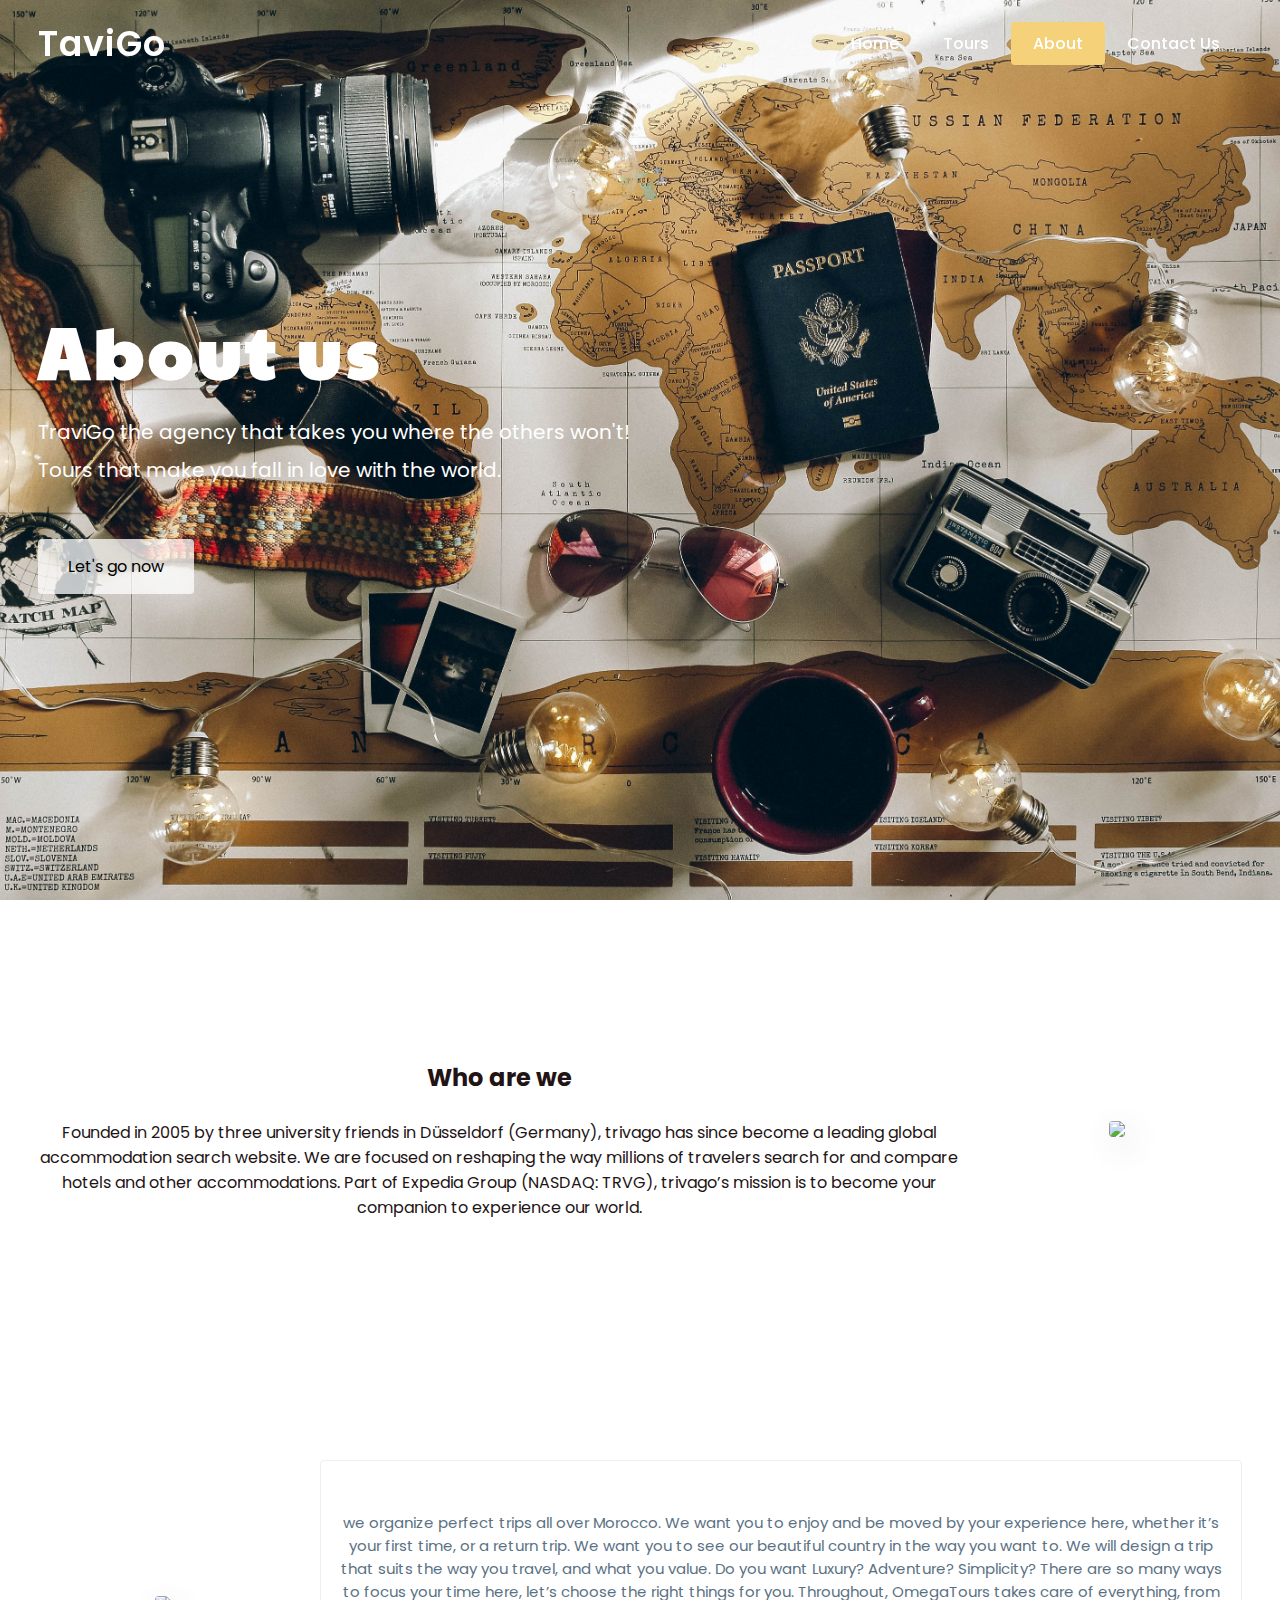
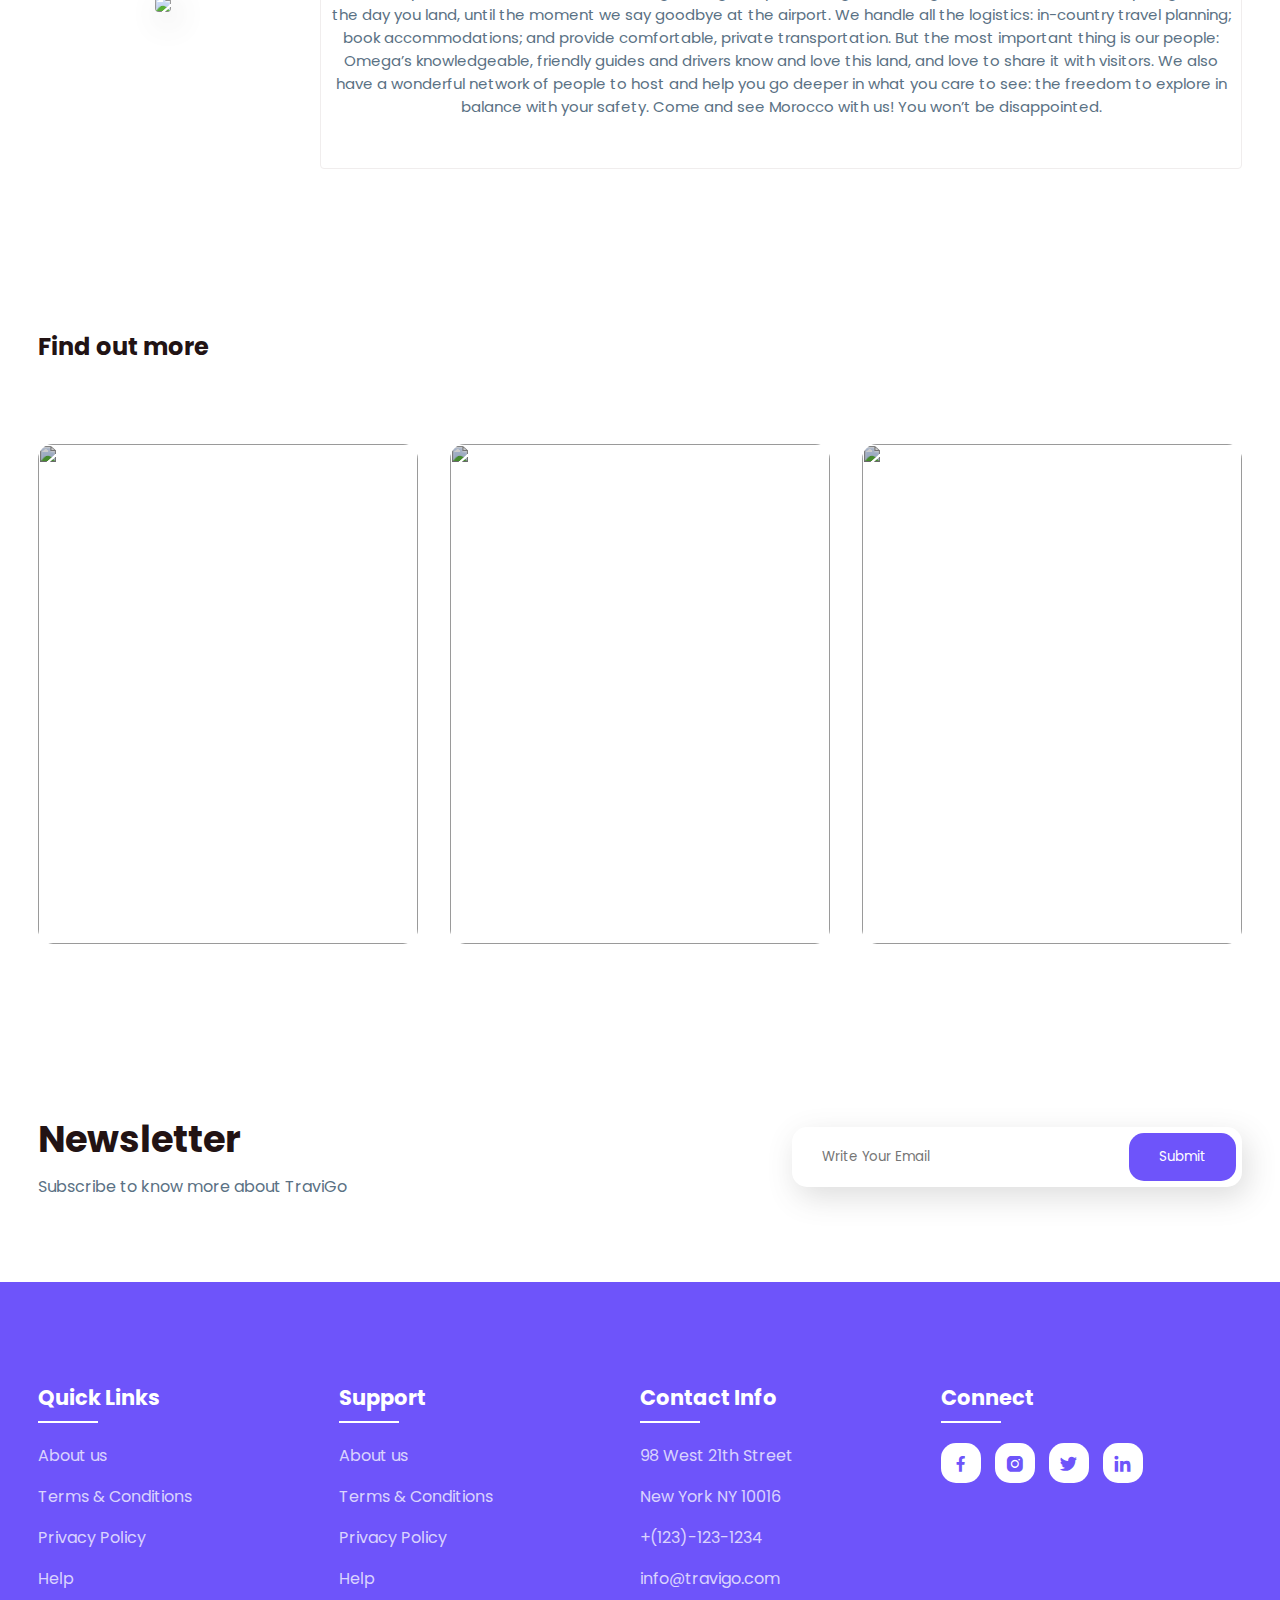
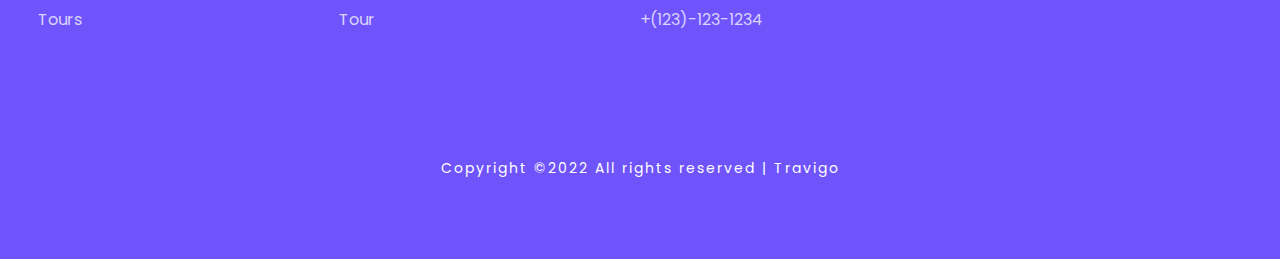
==== about.html @ 9c33b122 "commit 4" ====
<!DOCTYPE html>
<html>
<head>
	<meta charset="utf-8">
	<meta name="viewport" content="width=device-width, initial-scale=1">
	<title>Travigo - Travel for everyone</title>
	<link rel="stylesheet" type="text/css" href="css/about.css">

	<link rel="stylesheet"
  href="https://unpkg.com/boxicons@latest/css/boxicons.min.css">

  <link rel="preconnect" href="https://fonts.googleapis.com">
  <link rel="preconnect" href="https://fonts.gstatic.com" crossorigin>
  <link href="https://fonts.googleapis.com/css2?family=Paytone+One&family=Poppins:wght@100;200;300;400;500;600;700;800;900&display=swap" rel="stylesheet">

</head>
<body>
	<!--header--->
	<header>
		<a href="#" class="logo">TaviGo</a>
		<div class="bx bx-menu" id="menu-icon"></div>

		<ul class="navbar">
			<li><a href="index.html">Home</a></li>
			<li><a href="tour.html">Tours</a></li>
			<li><a href="" class="about">About</a></li>
			<li><a href="contact.html">Contact Us</a></li>
		</ul>
	</header>

	<!--Home section--->
	<section class="home" id="home">
		<div class="home-text">
			<h1>About us</h1>
			<p>TraviGo the agency that takes you where the others won't!<br> Tours that make you fall in love with the world.</p>
			<a href="#" class="home-btn">Let's go now</a>
		</div>
	</section>

	<!--container--->
	<section class="container">

		<div class="row-items">
			<div class="container">
				
				<div class="title">
					<h2>Who are we</h2>
				</div>
				<br>
				<p>Founded in 2005 by three university friends in Düsseldorf (Germany), trivago has since become a leading global accommodation search website. We are focused on reshaping the way millions of travelers search for and compare hotels and other accommodations. Part of Expedia Group (NASDAQ: TRVG), trivago’s mission is to become your companion to experience our world. </p>
			</div>
			<div class="container-img-b">
				<img src="img/tourism.jpg">
			</div>

		</div>
	</section>

	<!--container--->
	<section class="container">
		<div class="row-items">
			<div class="container-img-b">
				<img src="img/maroc.jpg">
			</div>
			<div class="container-box">
				<p>we organize perfect trips all over Morocco.
					We want you to enjoy and be moved by your experience here, whether it’s your first time, or a return trip.
					
					We want you to see our beautiful country in the way you want to.
					
					We will design a trip that suits the way you travel, and what you value.
					
					Do you want Luxury? Adventure? Simplicity? There are so many ways to focus your time here, let’s choose the right things for you.
					
					Throughout, OmegaTours takes care of everything, from the day you land, until the moment we say goodbye at the airport.
					
					We handle all the logistics: in-country travel planning; book accommodations; and provide comfortable, private transportation.
					
					But the most important thing is our people: Omega’s knowledgeable, friendly guides and drivers know and love this land, and love to share it with visitors.
					
					We also have a wonderful network of people to host and help you go deeper in what you care to see: the freedom to explore in balance with your safety.
					Come and see Morocco with us! You won’t be disappointed. </p>
			</div>
			

		</div>
	</section>

	<!--destination section--->
	<section class="destination" id="destination">
		<div class="title">
			<h2>Find out more</h2>
		</div>

		<div class="destination-content">
			<div class="blog-content">
				<img src="img/img-1.jpg">
				<h5>Careers at trivago</h5>
				<p>Find out more about our open roles, working culture, benefits, D&I approach and how we recruit.</p>
			</div>

			<div class="blog-content">
				<img src="img/img-2.jpg">
				<h5>Tech blog</h5>
				<p>Get insight into our projects, prototypes and tech stack from our developers!</p>
			</div>

			<div class="blog-content">
				<img src="img/img-3.jpg">
				<h5>trivago blog</h5>
				<p>A central source of actionable insights into hotel marketing, technology, and trends.</p>
			</div>

		</div>
	</section>

	<!--Newsletter--->
	<section class="newsletter">
		<div class="news-text">
			<h2>Newsletter</h2>
			<p>Subscribe to know more about TraviGo</p>
		</div>

		<div class="send">
			<form>
				<input type="email" placeholder="Write Your Email" required>
				<input type="submit" value="Submit">
			</form>
		</div>
	</section>

	<!--footer--->
	<section id="contact">
		<div class="footer">
			<div class="main">
				<div class="list">
					<h4>Quick Links</h4>
					<ul>
						<li><a href="#">About us</a></li>
						<li><a href="#">Terms & Conditions</a></li>
						<li><a href="#">Privacy Policy</a></li>
						<li><a href="#">Help</a></li>
						<li><a href="#">Tours</a></li>
					</ul>
				</div>

				<div class="list">
					<h4>Support</h4>
					<ul>
						<li><a href="#">About us</a></li>
						<li><a href="#">Terms & Conditions</a></li>
						<li><a href="#">Privacy Policy</a></li>
						<li><a href="#">Help</a></li>
						<li><a href="#">Tour</a></li>
					</ul>
				</div>

				<div class="list">
					<h4>Contact Info</h4>
					<ul>
						<li><a href="#">98 West 21th Street</a></li>
						<li><a href="#">New York NY 10016</a></li>
						<li><a href="#">+(123)-123-1234</a></li>
						<li><a href="#">info@travigo.com</a></li>
						<li><a href="#">+(123)-123-1234</a></li>
					</ul>
				</div>

				<div class="list">
					<h4>Connect</h4>
					<div class="social">
						<a href="#"><i class='bx bxl-facebook' ></i></a>
						<a href="#"><i class='bx bxl-instagram-alt' ></i></a>
						<a href="#"><i class='bx bxl-twitter' ></i></a>
						<a href="#"><i class='bx bxl-linkedin' ></i></a>
					</div>
				</div>
			</div>
		</div>

		<div class="end-text">
			<p>Copyright ©2022 All rights reserved | Travigo</p>
		</div>
	</section>

	<!--link to js--->
	<script type="text/javascript" src="js/script.js"></script>

</body>
</html>
---- css/about.css ----
*{
	padding: 0;
	margin: 0;
	box-sizing: border-box;
	font-family: 'Poppins', sans-serif;
	text-decoration: none;
	list-style: none;
	scroll-behavior: smooth;
}
:root{
	--bg-color: #fff;
	--text-color: #221314;
	--second-color: #5a7184;
	--main-color: #6e54fa;
	--big-font: 6rem;
	--h2-font: 3rem;
	--p-font: 1.1rem;
}
body{
	background: var(--bg-color);
	color: var(--text-color);
}

header{
	position: fixed;
	top: 0;
	right: 0;
	width: 100%;
	z-index: 1000;
	display: flex;
	align-items: center;
	justify-content: space-between;
	background: transparent;
	padding: 30px 5%;
	transition: ease .40s;
}
.logo{
	font-size: 35px;
	font-weight: 600;
	letter-spacing: 1px;
	color: var(--bg-color);
}
.about{
    border-radius: 2px;
	background-color: #f5d279;
}

.navbar{
	display: flex;
}
.navbar a{
	color: var(--bg-color);
	font-size: var(--p-font);
	font-weight: 500;
	padding: 10px 22px;
	border-radius: 4px;
	transition: ease .40s;
}
.navbar a:hover{
	background: var(--bg-color);
	color: var(--text-color);
	box-shadow: 5px 10px 30px rgb(85 85 85 / 20%);
	border-radius: 4px;
}
#menu-icon{
	color: var(--bg-color);
	font-size: 35px;
	z-index: 10001;
	cursor: pointer;
	display: none;
}

section{
	padding: 80px 18%;
}
.home{
	position: relative;
	width: 100%;
	height: 100vh;
	background: url(../img/about.jpg);
	background-size: cover;
	background-position: center;
	display: grid;
	grid-template-columns: repeat(1, 1fr);
	align-items: center;
}
.home-text h1{
	font-size: var(--big-font);
	line-height: 1.2;
	color: var(--bg-color);
	font-family: 'Paytone One', sans-serif;
	letter-spacing: 4px;
	margin-bottom: 20px;
}
.home-text p{
	color: white;
	font-size: 20px;
	font-weight: 400;
	line-height: 38px;
	margin-bottom: 50px;
}
.home-btn{
	display: inline-block;
	font-size: 16px;
	padding: 15px 30px;
	background: #ffffffbf;
	color: black;
	border-radius: 4px;
	transition: ease .40s;
}
.home-btn:hover{
	background: var(--bg-color);
	transform: scale(1.1);
}
header.sticky{
	background: var(--bg-color);
	padding: 10px 18%;
	box-shadow: rgba(33,35,38, 0.1) 0px 10px 10px -10px;
}
.sticky .logo{
	color: var(--text-color);
}
.sticky .navbar a{
	color: var(--text-color);
} 

.text h2{
	font-size: var(--h2-font);
	line-height: 1.1;
}
.row-items{
	display: grid;
	grid-template-columns: repeat(auto-fit, minmax(250px, auto));
	grid-gap: 2rem;
	align-items: center;
	text-align: center;
	margin-top: 5rem;
}
.container-box{
	background: var(--bg-color);
	border: 1px solid #f0eded;
	padding: 50px 10px;
	border-radius: 4px;
	transition: all 1s ease 0s;
	cursor: pointer;
}
.container-img img{
	height: 85px;
	width: 85px;
	padding: 15px;
	background: var(--bg-color);
	box-shadow: 5px 10px 30px rgb(85 85 85 / 20%);
	border-radius: 4px;
	margin-bottom: 15px;
	cursor: pointer;
}
.container-img-b img{
	width: 100%;
	background: var(--bg-color);
	box-shadow: 5px 10px 30px rgb(85 85 85 / 20%);
	border-radius: 4px;
	margin-bottom: 15px;
	cursor: pointer;
}
.container-box h4{
	font-size: 24px;
	font-weight: 600;
	margin-bottom: 8px;
}
.container-box p{
	font-size: 15px;
	color: var(--second-color);
}
.container-box:hover{
	box-shadow: 5px 30px 56.1276px rgb(55 55 55 / 12%);
	border: 1px solid transparent;
	transform: translateY(-3px);
}

.destination-content{
	display: grid;
	grid-template-columns: repeat(auto-fit, minmax(340px, auto));
	grid-gap: 2rem;
	align-items: center;
	margin-top: 5rem;
}
.col-content, .blog-content{
	position: relative;
}
.col-content img, .blog-content img{
	width: 100%;
	height: 500px;
	object-fit: cover;
	border-radius: 15px;
	filter: brightness(80%);
	transition: all .3s cubic-bezier(.495,.05,.55,.95);
	will-change: filter;
}
.col-content h5{
	position: absolute;
	font-size: 22px;
	font-weight: 500;
	color: var(--bg-color);
	left: 15px;
	bottom: 60px;
}
.blog-content h5{
	position: absolute;
	font-size: 22px;
	font-weight: 500;
	color: var(--bg-color);
	left: 15px;
	bottom: 100px;
}
.col-content p, .blog-content p{
	position: absolute;
	font-size: 15px;
	color: var(--bg-color);
	left: 15px;
	bottom: 30px;
	letter-spacing: 2px;
}
.col-content img:hover{
	filter: brightness(100%) hue-rotate(45deg);
	transform: scale(1.04);
	cursor: pointer;
}
.blog-content img:hover{
	-webkit-filter: brightness(30%);
    -webkit-transition: all 1s ease;
    -moz-transition: all 1s ease;
    -o-transition: all 1s ease;
    -ms-transition: all 1s ease;
    transition: all 1s ease;
	cursor: pointer;
}

.newsletter{
	display: flex;
	flex-wrap: wrap;
	align-items: center;
	justify-content: space-between;
	grid-gap: 3rem;
}
.news-text h2{
	font-size: var(--h2-font);
	margin-bottom: 5px;
}
.news-text p{
	font-size: var(--p-font);
	color: var(--second-color);
	line-height: 30px;
}
.newsletter form{
	max-width: 100%;
	width: 450px;
	position: relative;
}
.newsletter form input:first-child{
	display: inline-block;
	width: 100%;
	padding: 20px 150px 20px 30px;
	box-shadow: 5px 10px 30px rgb(85 85 85 / 20%);
	outline: none;
	border: none;
	border-radius: 15px;
}
.newsletter form input:last-child{
	display: inline-block;
	position: absolute;
	outline: none;
	border: none;
	padding: 14px 30px;
	border-radius: 15px;
	background: var(--main-color);
	color: var(--bg-color);
	top: 6px;
	right: 6px;
	cursor: pointer;
}

#contact{
	background: var(--main-color);
}
.main{
	display: flex;
	flex-wrap: wrap;
}
.footer{
	padding: 20px 0;
}
.list{
	width: 25%;
}
.list h4{
	font-size: 21px;
	color: var(--bg-color);
	margin-bottom: 30px;
	position: relative;
}
.list h4::before{
	content: "";
	position: absolute;
	height: 2px;
	width: 60px;
	left: 0;
	bottom: -10px;
	background: var(--bg-color);
}
.list ul li:not(last-child) {
	margin-bottom: 16px;
}
.list ul li a{
	color: #ffffffbf;
	font-size: var(--p-font);
	display: block;
	transition: .3s;
}
.list ul li a:hover{
	color: var(--bg-color);
	transform: translateX(14px);
}
.list .social a{
	height: 40px;
	width: 40px;
	background: var(--bg-color);
	color: var(--main-color);
	display: inline-flex;
	align-items: center;
	justify-content: center;
	font-size: 21px;
	border-radius: 15px;
	transition: .3s;
	margin-right: 10px;
}
.list .social a:hover{
	transform: scale(1.1);
}
.end-text{
	text-align: center;
	padding-top: 90px;
}
.end-text p{
	color: var(--bg-color);
	font-size: 14px;
	letter-spacing: 2px;
}

@media (max-width: 1400px){
	header{
		padding: 17px 3%;
		transition: .2s;
	}
	header.sticky{
		padding: 10px 3%;
		transition: .2s;
	}
	section{
		padding: 80px 3%;
		transition: .2s;
	}
	:root{
		--big-font: 4.5rem;
	  --h2-font: 2.3rem;
	  --p-font: 1rem;
	  transition: .2s;
	}
}

@media (max-width: 1040px){
	#menu-icon{
		display: block;
	}
	.stick #menu-icon{
		color: var(--text-color);
	}
	.home{
		height: 88vh;
	}
	.navbar{
		position: absolute;
		top: 0;
		right: -100%;
		width: 270px;
		height: 120vh;
		background: #1067cc;
		display: flex;
		flex-direction: column;
		align-items: center;
		padding: 150px 30px;
		transition: 0.5s all;
	}
	.navbar a{
		display: block;
		margin: 1.2rem 0;
	}
	.sticky .navbar a{
		color: var(--bg-color);
	}
	.navbar a:hover{
		color: var(--text-color);
	}
	.open{
		right: 0;
	}
	.list{
		width: 50%;
		margin-bottom: 12px;
	}
}

@media (max-width: 575px){
	.list{
		width: 100%;
	}
	.newsletter form{
		width: 350px;
	}
	:root{
		--big-font: 3.8rem;
	  --h2-font: 1.8rem;
	  transition: .2s;
	}
	.text{
		text-align: center;
	}
	.home{
		height: 85vh;
		transition: .2s;
	}
}
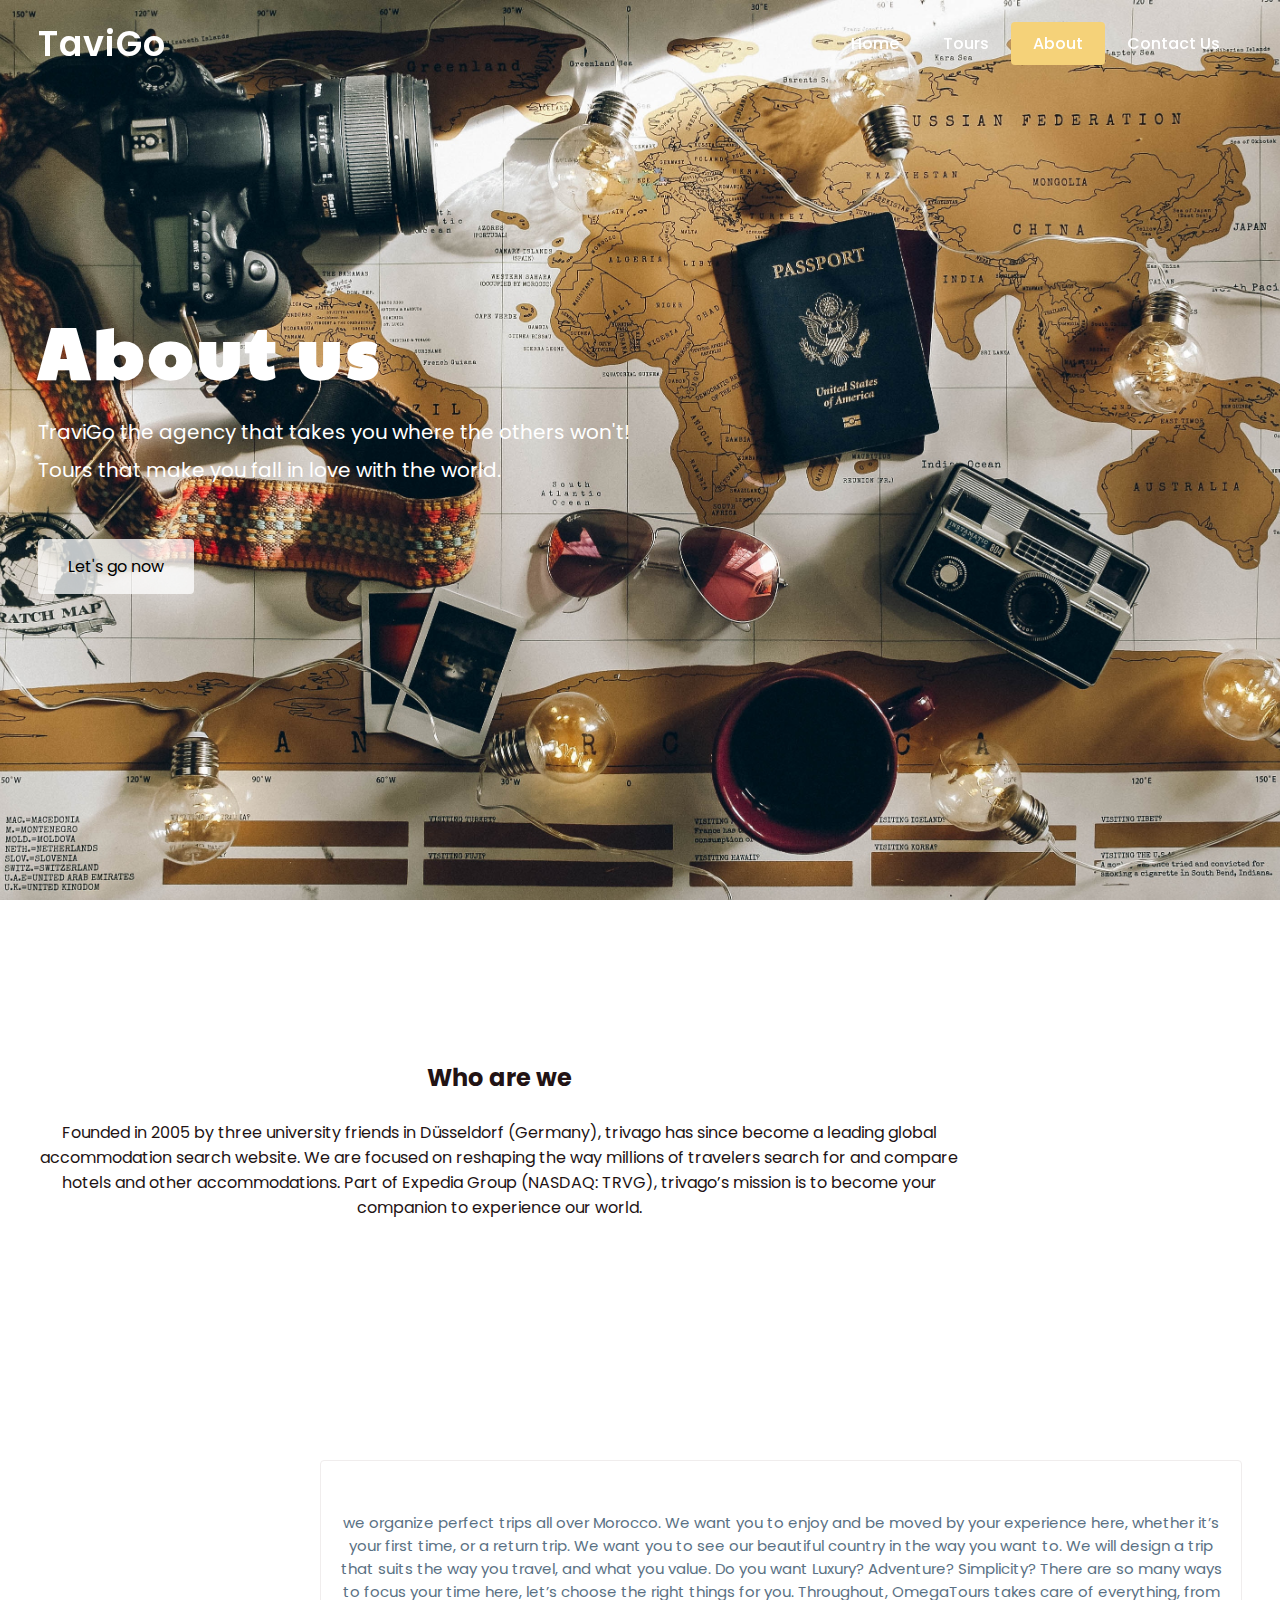
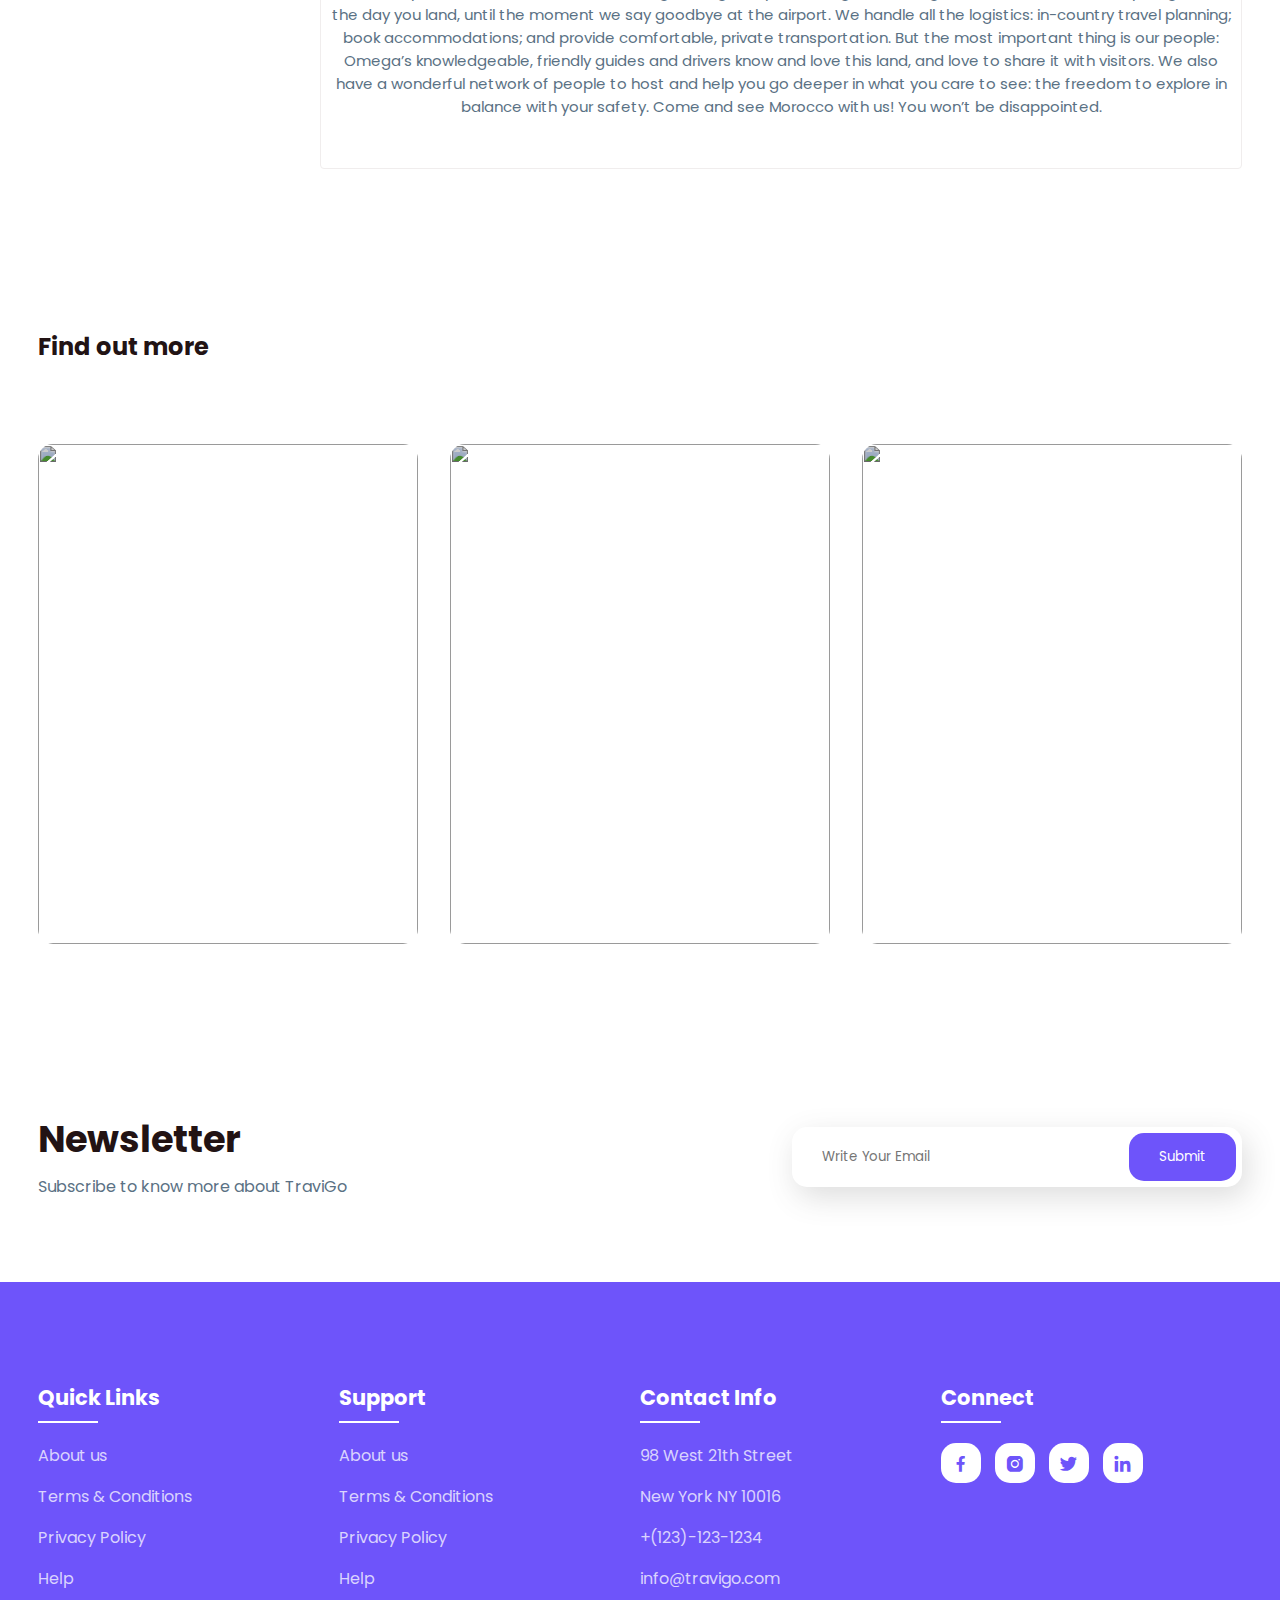
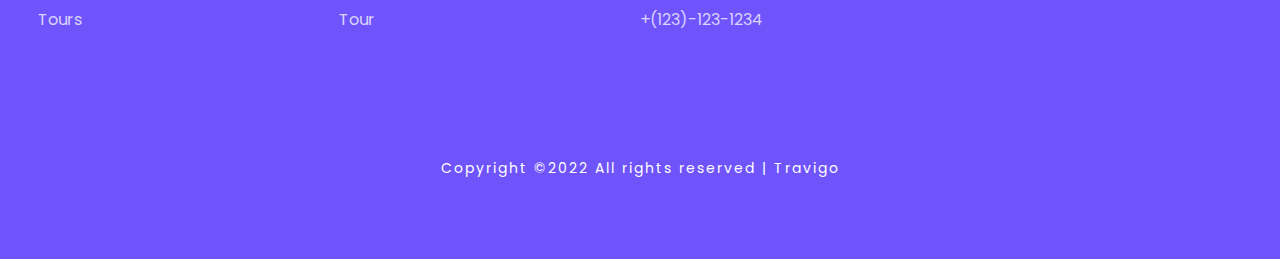
==== commit 581e88d7: "commit 7" ====
--- a/about.html
+++ b/about.html
@@ -1,8 +1,9 @@
 <!DOCTYPE html>
-<html>
+<html lang="en">
 <head>
 	<meta charset="utf-8">
 	<meta name="viewport" content="width=device-width, initial-scale=1">
+	<meta name="description" content="Explore our trips and live The Good Life with Travigo, Tours that make you fall in love with the world.">
 	<title>Travigo - Travel for everyone</title>
 	<link rel="stylesheet" type="text/css" href="css/about.css">
 
@@ -15,7 +16,7 @@
 
 </head>
 <body>
-	<!--header--->
+	<!--header-->
 	<header>
 		<a href="#" class="logo">TaviGo</a>
 		<div class="bx bx-menu" id="menu-icon"></div>
@@ -23,12 +24,12 @@
 		<ul class="navbar">
 			<li><a href="index.html">Home</a></li>
 			<li><a href="tour.html">Tours</a></li>
-			<li><a href="" class="about">About</a></li>
+			<li><a  class="about">About</a></li>
 			<li><a href="contact.html">Contact Us</a></li>
 		</ul>
 	</header>
 
-	<!--Home section--->
+	<!--Home section-->
 	<section class="home" id="home">
 		<div class="home-text">
 			<h1>About us</h1>
@@ -37,7 +38,7 @@
 		</div>
 	</section>
 
-	<!--container--->
+	<!--container-->
 	<section class="container">
 
 		<div class="row-items">
@@ -50,17 +51,17 @@
 				<p>Founded in 2005 by three university friends in Düsseldorf (Germany), trivago has since become a leading global accommodation search website. We are focused on reshaping the way millions of travelers search for and compare hotels and other accommodations. Part of Expedia Group (NASDAQ: TRVG), trivago’s mission is to become your companion to experience our world. </p>
 			</div>
 			<div class="container-img-b">
-				<img src="img/tourism.jpg">
+				<img src="img/tourism.jpg" alt="">
 			</div>
 
 		</div>
 	</section>
 
-	<!--container--->
+	<!--container-->
 	<section class="container">
 		<div class="row-items">
 			<div class="container-img-b">
-				<img src="img/maroc.jpg">
+				<img src="img/maroc.jpg" alt="">
 			</div>
 			<div class="container-box">
 				<p>we organize perfect trips all over Morocco.
@@ -86,7 +87,7 @@
 		</div>
 	</section>
 
-	<!--destination section--->
+	<!--destination section-->
 	<section class="destination" id="destination">
 		<div class="title">
 			<h2>Find out more</h2>
@@ -94,19 +95,19 @@
 
 		<div class="destination-content">
 			<div class="blog-content">
-				<img src="img/img-1.jpg">
+				<img src="img/img-1.jpg" alt="">
 				<h5>Careers at trivago</h5>
 				<p>Find out more about our open roles, working culture, benefits, D&I approach and how we recruit.</p>
 			</div>
 
 			<div class="blog-content">
-				<img src="img/img-2.jpg">
+				<img src="img/img-2.jpg" alt="">
 				<h5>Tech blog</h5>
 				<p>Get insight into our projects, prototypes and tech stack from our developers!</p>
 			</div>
 
 			<div class="blog-content">
-				<img src="img/img-3.jpg">
+				<img src="img/img-3.jpg" alt="">
 				<h5>trivago blog</h5>
 				<p>A central source of actionable insights into hotel marketing, technology, and trends.</p>
 			</div>
@@ -114,7 +115,7 @@
 		</div>
 	</section>
 
-	<!--Newsletter--->
+	<!--Newsletter-->
 	<section class="newsletter">
 		<div class="news-text">
 			<h2>Newsletter</h2>
@@ -129,7 +130,7 @@
 		</div>
 	</section>
 
-	<!--footer--->
+	<!--footer-->
 	<section id="contact">
 		<div class="footer">
 			<div class="main">
@@ -183,7 +184,7 @@
 		</div>
 	</section>
 
-	<!--link to js--->
+	<!--link to js-->
 	<script type="text/javascript" src="js/script.js"></script>
 
 </body>
